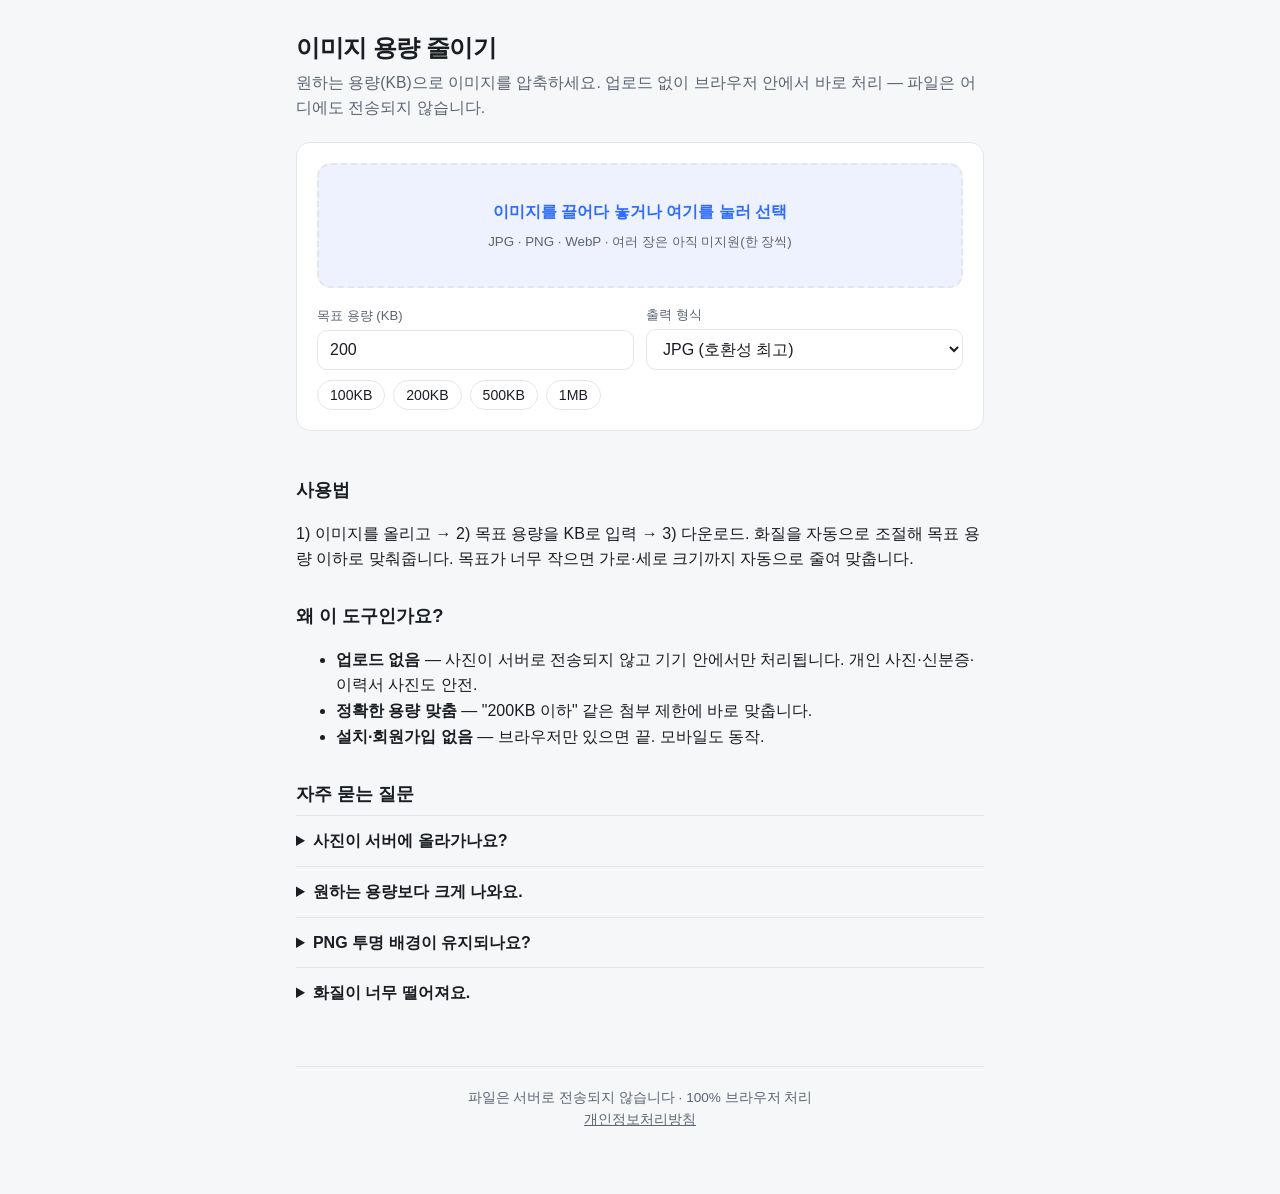
==== index.html @ 34e26bfb "Init: 이미지 용량 줄이기 (client-side image compressor) - 100% 브라우저 처리, 서버 업로드 없음 - JPG/WebP, 목표 KB 압축, 라이트/" ====
<!doctype html>
<html lang="ko">
<head>
<meta charset="utf-8">
<meta name="viewport" content="width=device-width, initial-scale=1">
<title>이미지 용량 줄이기 — 원하는 KB로 압축 (무료·업로드 없음)</title>
<meta name="description" content="이미지를 원하는 용량(KB)으로 무료 압축하세요. JPG·PNG·WebP 지원. 파일이 서버에 업로드되지 않고 브라우저 안에서 바로 처리됩니다. 이력서 사진, 첨부파일 용량 제한에 딱.">
<link rel="canonical" href="https://example.com/">
<meta property="og:title" content="이미지 용량 줄이기 — 원하는 KB로 압축">
<meta property="og:description" content="이미지를 원하는 용량으로 무료 압축. 업로드 없이 브라우저에서 바로 처리.">
<meta property="og:type" content="website">
<style>
  :root{
    --bg:#f6f7f9; --card:#ffffff; --fg:#1a1d21; --muted:#5b6572;
    --border:#e3e7ec; --accent:#2f6bff; --accent-fg:#ffffff;
    --drop:#eef2ff; --ok:#0a8f5b; --radius:14px;
  }
  @media (prefers-color-scheme: dark){
    :root:not([data-theme="light"]){
      --bg:#0f1216; --card:#171b21; --fg:#e8ecf1; --muted:#98a2b0;
      --border:#262c34; --accent:#4d82ff; --drop:#1a2233; --ok:#33c88b;
    }
  }
  :root[data-theme="dark"]{
    --bg:#0f1216; --card:#171b21; --fg:#e8ecf1; --muted:#98a2b0;
    --border:#262c34; --accent:#4d82ff; --drop:#1a2233; --ok:#33c88b;
  }
  *{box-sizing:border-box}
  body{margin:0;background:var(--bg);color:var(--fg);
    font-family:-apple-system,BlinkMacSystemFont,"Segoe UI",Roboto,"Apple SD Gothic Neo","Noto Sans KR",sans-serif;
    line-height:1.6;}
  .wrap{max-width:720px;margin:0 auto;padding:24px 16px 64px;}
  header h1{font-size:1.5rem;margin:.2em 0 .1em;letter-spacing:-.02em;}
  header p.sub{color:var(--muted);margin:.2em 0 1.4em;font-size:.98rem;}
  .card{background:var(--card);border:1px solid var(--border);border-radius:var(--radius);padding:20px;}
  #drop{border:2px dashed var(--border);border-radius:var(--radius);background:var(--drop);
    padding:34px 16px;text-align:center;cursor:pointer;transition:.15s;}
  #drop.drag{border-color:var(--accent);transform:scale(1.005);}
  #drop strong{color:var(--accent)}
  #drop small{display:block;color:var(--muted);margin-top:6px}
  .controls{display:flex;flex-wrap:wrap;gap:12px;margin-top:16px;align-items:flex-end}
  .field{flex:1 1 160px;min-width:140px}
  label{display:block;font-size:.82rem;color:var(--muted);margin-bottom:4px}
  input,select{width:100%;padding:10px 12px;border:1px solid var(--border);border-radius:10px;
    background:var(--card);color:var(--fg);font-size:1rem}
  .presets{display:flex;gap:8px;flex-wrap:wrap;margin-top:10px}
  .presets button{border:1px solid var(--border);background:transparent;color:var(--fg);
    padding:6px 12px;border-radius:999px;cursor:pointer;font-size:.88rem}
  .presets button:hover{border-color:var(--accent);color:var(--accent)}
  #result{margin-top:20px;display:none}
  #result.show{display:block}
  .preview{width:100%;max-height:340px;object-fit:contain;border-radius:10px;border:1px solid var(--border);background:#0002}
  .stats{display:grid;grid-template-columns:repeat(3,1fr);gap:10px;margin:14px 0}
  .stat{background:var(--drop);border-radius:10px;padding:10px 12px;text-align:center}
  .stat b{display:block;font-size:1.15rem}
  .stat span{color:var(--muted);font-size:.78rem}
  .stat.win b{color:var(--ok)}
  .btn{display:inline-block;width:100%;text-align:center;background:var(--accent);color:var(--accent-fg);
    border:none;padding:13px;border-radius:11px;font-size:1.02rem;font-weight:600;cursor:pointer;text-decoration:none}
  .btn:hover{opacity:.92}
  .note{font-size:.85rem;color:var(--muted);margin-top:14px;text-align:center}
  .err{color:#d33;font-size:.9rem;margin-top:10px;display:none}
  .err.show{display:block}
  .busy{color:var(--muted);text-align:center;margin-top:14px;display:none}
  .busy.show{display:block}
  section.copy{margin-top:44px}
  section.copy h2{font-size:1.15rem;margin:1.6em 0 .4em}
  section.copy p, section.copy li{color:var(--fg)}
  details{border-top:1px solid var(--border);padding:12px 0}
  details summary{cursor:pointer;font-weight:600}
  details p{color:var(--muted);margin:.6em 0 0}
  footer{margin-top:48px;padding-top:20px;border-top:1px solid var(--border);
    font-size:.85rem;color:var(--muted);text-align:center}
  footer a{color:var(--muted)}
</style>
</head>
<body>
<div class="wrap">
  <header>
    <h1>이미지 용량 줄이기</h1>
    <p class="sub">원하는 용량(KB)으로 이미지를 압축하세요. 업로드 없이 브라우저 안에서 바로 처리 — 파일은 어디에도 전송되지 않습니다.</p>
  </header>

  <div class="card">
    <div id="drop">
      <strong>이미지를 끌어다 놓거나 여기를 눌러 선택</strong>
      <small>JPG · PNG · WebP · 여러 장은 아직 미지원(한 장씩)</small>
      <input id="file" type="file" accept="image/*" hidden>
    </div>

    <div class="controls">
      <div class="field">
        <label for="target">목표 용량 (KB)</label>
        <input id="target" type="number" min="5" step="5" value="200">
      </div>
      <div class="field">
        <label for="format">출력 형식</label>
        <select id="format">
          <option value="image/jpeg">JPG (호환성 최고)</option>
          <option value="image/webp">WebP (더 작게)</option>
        </select>
      </div>
    </div>
    <div class="presets" id="presets">
      <button data-kb="100">100KB</button>
      <button data-kb="200">200KB</button>
      <button data-kb="500">500KB</button>
      <button data-kb="1024">1MB</button>
    </div>

    <div class="busy" id="busy">압축 중…</div>
    <div class="err" id="err"></div>

    <div id="result">
      <img id="preview" class="preview" alt="압축 결과 미리보기">
      <div class="stats">
        <div class="stat"><b id="sOrig">–</b><span>원본</span></div>
        <div class="stat win"><b id="sNew">–</b><span>압축 후</span></div>
        <div class="stat"><b id="sCut">–</b><span>절감</span></div>
      </div>
      <a id="dl" class="btn" download>다운로드</a>
      <p class="note" id="meta"></p>
    </div>
  </div>

  <section class="copy">
    <h2>사용법</h2>
    <p>1) 이미지를 올리고 → 2) 목표 용량을 KB로 입력 → 3) 다운로드. 화질을 자동으로 조절해 목표 용량 이하로 맞춰줍니다. 목표가 너무 작으면 가로·세로 크기까지 자동으로 줄여 맞춥니다.</p>

    <h2>왜 이 도구인가요?</h2>
    <ul>
      <li><b>업로드 없음</b> — 사진이 서버로 전송되지 않고 기기 안에서만 처리됩니다. 개인 사진·신분증·이력서 사진도 안전.</li>
      <li><b>정확한 용량 맞춤</b> — "200KB 이하" 같은 첨부 제한에 바로 맞춥니다.</li>
      <li><b>설치·회원가입 없음</b> — 브라우저만 있으면 끝. 모바일도 동작.</li>
    </ul>

    <h2>자주 묻는 질문</h2>
    <details><summary>사진이 서버에 올라가나요?</summary>
      <p>아니요. 압축은 전부 브라우저(자바스크립트)에서 처리되며, 이미지는 네트워크로 전송되지 않습니다. 개발자 도구의 네트워크 탭에서 직접 확인하실 수 있습니다.</p></details>
    <details><summary>원하는 용량보다 크게 나와요.</summary>
      <p>매우 작은 목표(예: 큰 사진을 10KB)는 화질을 최저로 낮춰도 넘을 수 있어, 이때는 이미지 크기(픽셀)를 자동으로 축소해 맞춥니다. 그래도 부족하면 목표 용량을 조금 높여보세요.</p></details>
    <details><summary>PNG 투명 배경이 유지되나요?</summary>
      <p>JPG로 저장하면 투명 영역이 흰색으로 채워집니다. 투명도를 유지하려면 출력 형식을 WebP로 선택하세요.</p></details>
    <details><summary>화질이 너무 떨어져요.</summary>
      <p>목표 용량을 높이면 화질이 좋아집니다. 같은 용량이면 WebP가 JPG보다 화질이 더 좋습니다.</p></details>
  </section>

  <footer>
    파일은 서버로 전송되지 않습니다 · 100% 브라우저 처리<br>
    <a href="/privacy.html">개인정보처리방침</a>
  </footer>
</div>

<script>
(function(){
  const $ = s => document.querySelector(s);
  const drop=$("#drop"), fileInput=$("#file"), targetIn=$("#target"), fmtIn=$("#format");
  const busy=$("#busy"), err=$("#err"), result=$("#result");
  const preview=$("#preview"), dl=$("#dl"), meta=$("#meta");
  const sOrig=$("#sOrig"), sNew=$("#sNew"), sCut=$("#sCut");
  let lastFile=null, lastUrl=null;

  const fmtKB = b => b>=1024*1024 ? (b/1024/1024).toFixed(2)+" MB" : Math.round(b/1024)+" KB";
  function showErr(m){ err.textContent=m; err.classList.add("show"); busy.classList.remove("show"); }
  function clearErr(){ err.classList.remove("show"); }

  // events
  drop.addEventListener("click", ()=>fileInput.click());
  fileInput.addEventListener("change", e=>{ if(e.target.files[0]) start(e.target.files[0]); });
  ["dragenter","dragover"].forEach(ev=>drop.addEventListener(ev,e=>{e.preventDefault();drop.classList.add("drag");}));
  ["dragleave","drop"].forEach(ev=>drop.addEventListener(ev,e=>{e.preventDefault();drop.classList.remove("drag");}));
  drop.addEventListener("drop", e=>{ const f=e.dataTransfer.files[0]; if(f) start(f); });
  window.addEventListener("paste", e=>{ const it=[...(e.clipboardData?.items||[])].find(i=>i.type.startsWith("image/")); if(it) start(it.getAsFile()); });
  $("#presets").addEventListener("click", e=>{ const kb=e.target.dataset.kb; if(kb){ targetIn.value=kb; if(lastFile) start(lastFile);} });
  targetIn.addEventListener("change", ()=>{ if(lastFile) start(lastFile); });
  fmtIn.addEventListener("change", ()=>{ if(lastFile) start(lastFile); });

  function canvasToBlob(canvas, mime, q){
    return new Promise(res=>canvas.toBlob(b=>res(b), mime, q));
  }

  async function compress(bitmap, targetBytes, mime){
    // try progressively smaller dimensions until quality search fits target
    const scales=[1,0.85,0.72,0.6,0.5,0.42,0.35,0.28,0.22,0.16,0.12];
    let best=null, bestScale=1, bestQ=0;
    const canvas=document.createElement("canvas");
    const ctx=canvas.getContext("2d");
    for(const scale of scales){
      canvas.width=Math.max(1,Math.round(bitmap.width*scale));
      canvas.height=Math.max(1,Math.round(bitmap.height*scale));
      if(mime==="image/jpeg"){ ctx.fillStyle="#fff"; ctx.fillRect(0,0,canvas.width,canvas.height); }
      ctx.drawImage(bitmap,0,0,canvas.width,canvas.height);
      // binary search quality
      let lo=0.05, hi=0.96, fit=null, fitQ=0;
      for(let i=0;i<8;i++){
        const q=(lo+hi)/2;
        const blob=await canvasToBlob(canvas,mime,q);
        if(!blob){ hi=q; continue; }
        if(blob.size<=targetBytes){ fit=blob; fitQ=q; lo=q; } else { hi=q; }
        if(!best || blob.size<best.size){ best=blob; bestScale=scale; bestQ=q; }
      }
      if(fit){ return {blob:fit, scale, quality:fitQ, w:canvas.width, h:canvas.height, hit:true}; }
    }
    return {blob:best, scale:bestScale, quality:bestQ,
            w:Math.round(bitmap.width*bestScale), h:Math.round(bitmap.height*bestScale), hit:false};
  }

  async function start(file){
    clearErr(); result.classList.remove("show");
    if(!file.type.startsWith("image/")){ showErr("이미지 파일만 올릴 수 있어요."); return; }
    const targetKB=parseFloat(targetIn.value);
    if(!(targetKB>0)){ showErr("목표 용량을 KB 단위 숫자로 입력하세요."); return; }
    lastFile=file; busy.classList.add("show");
    try{
      const bitmap=await createImageBitmap(file);
      const mime=fmtIn.value;
      const out=await compress(bitmap, targetKB*1024, mime);
      bitmap.close && bitmap.close();
      if(!out.blob){ showErr("압축에 실패했어요. 다른 이미지를 시도해 주세요."); return; }

      if(lastUrl) URL.revokeObjectURL(lastUrl);
      lastUrl=URL.createObjectURL(out.blob);
      preview.src=lastUrl;
      const ext = mime==="image/webp" ? "webp" : "jpg";
      const base=(file.name.replace(/\.[^.]+$/,"")||"image");
      dl.href=lastUrl; dl.download=`${base}_compressed.${ext}`;

      sOrig.textContent=fmtKB(file.size);
      sNew.textContent=fmtKB(out.blob.size);
      const cut=Math.max(0,Math.round((1-out.blob.size/file.size)*100));
      sCut.textContent=cut+"%";

      meta.textContent = `${out.w}×${out.h}px · 화질 ${Math.round(out.quality*100)}% · ${ext.toUpperCase()}`
        + (out.hit ? "" : " · ⚠ 목표 용량까지는 못 줄였어요(가능한 최소)");
      busy.classList.remove("show");
      result.classList.add("show");
    }catch(ex){
      showErr("이미지를 읽지 못했어요. 손상된 파일이거나 지원하지 않는 형식일 수 있어요.");
      console.error(ex);
    }
  }
})();
</script>
</body>
</html>
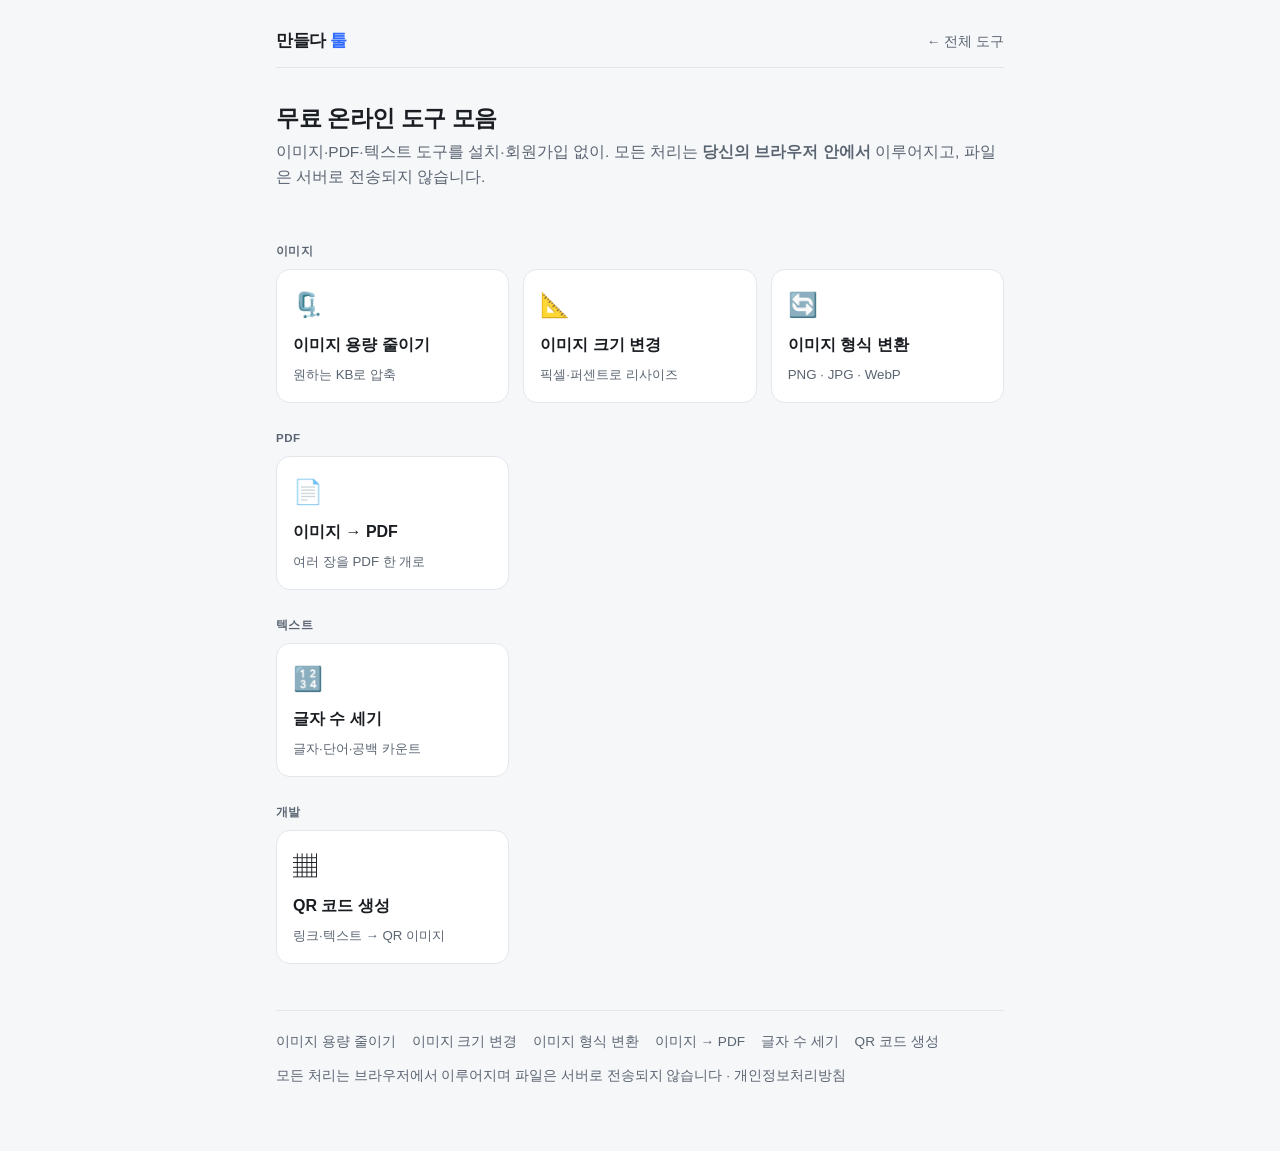
==== commit 2d163673: "Restructure into tool hub: 6 tools across image/PDF/text/dev + shared design system - 허브 홈페이지 + 공유 s" ====
--- a/index.html
+++ b/index.html
@@ -3,243 +3,22 @@
 <head>
 <meta charset="utf-8">
 <meta name="viewport" content="width=device-width, initial-scale=1">
-<title>이미지 용량 줄이기 — 원하는 KB로 압축 (무료·업로드 없음)</title>
-<meta name="description" content="이미지를 원하는 용량(KB)으로 무료 압축하세요. JPG·PNG·WebP 지원. 파일이 서버에 업로드되지 않고 브라우저 안에서 바로 처리됩니다. 이력서 사진, 첨부파일 용량 제한에 딱.">
-<link rel="canonical" href="https://example.com/">
-<meta property="og:title" content="이미지 용량 줄이기 — 원하는 KB로 압축">
-<meta property="og:description" content="이미지를 원하는 용량으로 무료 압축. 업로드 없이 브라우저에서 바로 처리.">
-<meta property="og:type" content="website">
-<style>
-  :root{
-    --bg:#f6f7f9; --card:#ffffff; --fg:#1a1d21; --muted:#5b6572;
-    --border:#e3e7ec; --accent:#2f6bff; --accent-fg:#ffffff;
-    --drop:#eef2ff; --ok:#0a8f5b; --radius:14px;
-  }
-  @media (prefers-color-scheme: dark){
-    :root:not([data-theme="light"]){
-      --bg:#0f1216; --card:#171b21; --fg:#e8ecf1; --muted:#98a2b0;
-      --border:#262c34; --accent:#4d82ff; --drop:#1a2233; --ok:#33c88b;
-    }
-  }
-  :root[data-theme="dark"]{
-    --bg:#0f1216; --card:#171b21; --fg:#e8ecf1; --muted:#98a2b0;
-    --border:#262c34; --accent:#4d82ff; --drop:#1a2233; --ok:#33c88b;
-  }
-  *{box-sizing:border-box}
-  body{margin:0;background:var(--bg);color:var(--fg);
-    font-family:-apple-system,BlinkMacSystemFont,"Segoe UI",Roboto,"Apple SD Gothic Neo","Noto Sans KR",sans-serif;
-    line-height:1.6;}
-  .wrap{max-width:720px;margin:0 auto;padding:24px 16px 64px;}
-  header h1{font-size:1.5rem;margin:.2em 0 .1em;letter-spacing:-.02em;}
-  header p.sub{color:var(--muted);margin:.2em 0 1.4em;font-size:.98rem;}
-  .card{background:var(--card);border:1px solid var(--border);border-radius:var(--radius);padding:20px;}
-  #drop{border:2px dashed var(--border);border-radius:var(--radius);background:var(--drop);
-    padding:34px 16px;text-align:center;cursor:pointer;transition:.15s;}
-  #drop.drag{border-color:var(--accent);transform:scale(1.005);}
-  #drop strong{color:var(--accent)}
-  #drop small{display:block;color:var(--muted);margin-top:6px}
-  .controls{display:flex;flex-wrap:wrap;gap:12px;margin-top:16px;align-items:flex-end}
-  .field{flex:1 1 160px;min-width:140px}
-  label{display:block;font-size:.82rem;color:var(--muted);margin-bottom:4px}
-  input,select{width:100%;padding:10px 12px;border:1px solid var(--border);border-radius:10px;
-    background:var(--card);color:var(--fg);font-size:1rem}
-  .presets{display:flex;gap:8px;flex-wrap:wrap;margin-top:10px}
-  .presets button{border:1px solid var(--border);background:transparent;color:var(--fg);
-    padding:6px 12px;border-radius:999px;cursor:pointer;font-size:.88rem}
-  .presets button:hover{border-color:var(--accent);color:var(--accent)}
-  #result{margin-top:20px;display:none}
-  #result.show{display:block}
-  .preview{width:100%;max-height:340px;object-fit:contain;border-radius:10px;border:1px solid var(--border);background:#0002}
-  .stats{display:grid;grid-template-columns:repeat(3,1fr);gap:10px;margin:14px 0}
-  .stat{background:var(--drop);border-radius:10px;padding:10px 12px;text-align:center}
-  .stat b{display:block;font-size:1.15rem}
-  .stat span{color:var(--muted);font-size:.78rem}
-  .stat.win b{color:var(--ok)}
-  .btn{display:inline-block;width:100%;text-align:center;background:var(--accent);color:var(--accent-fg);
-    border:none;padding:13px;border-radius:11px;font-size:1.02rem;font-weight:600;cursor:pointer;text-decoration:none}
-  .btn:hover{opacity:.92}
-  .note{font-size:.85rem;color:var(--muted);margin-top:14px;text-align:center}
-  .err{color:#d33;font-size:.9rem;margin-top:10px;display:none}
-  .err.show{display:block}
-  .busy{color:var(--muted);text-align:center;margin-top:14px;display:none}
-  .busy.show{display:block}
-  section.copy{margin-top:44px}
-  section.copy h2{font-size:1.15rem;margin:1.6em 0 .4em}
-  section.copy p, section.copy li{color:var(--fg)}
-  details{border-top:1px solid var(--border);padding:12px 0}
-  details summary{cursor:pointer;font-weight:600}
-  details p{color:var(--muted);margin:.6em 0 0}
-  footer{margin-top:48px;padding-top:20px;border-top:1px solid var(--border);
-    font-size:.85rem;color:var(--muted);text-align:center}
-  footer a{color:var(--muted)}
-</style>
+<title>무료 온라인 도구 모음 — 이미지·PDF·텍스트 (업로드 없음)</title>
+<meta name="description" content="이미지 압축·크기변경·형식변환, 이미지 PDF 변환, 글자 수 세기, QR 코드 생성 등 무료 온라인 도구. 파일이 서버에 업로드되지 않고 브라우저에서 바로 처리됩니다.">
+<link rel="canonical" href="https://seam0814.github.io/img-compress/">
+<link rel="stylesheet" href="style.css">
 </head>
 <body>
 <div class="wrap">
-  <header>
-    <h1>이미지 용량 줄이기</h1>
-    <p class="sub">원하는 용량(KB)으로 이미지를 압축하세요. 업로드 없이 브라우저 안에서 바로 처리 — 파일은 어디에도 전송되지 않습니다.</p>
-  </header>
-
-  <div class="card">
-    <div id="drop">
-      <strong>이미지를 끌어다 놓거나 여기를 눌러 선택</strong>
-      <small>JPG · PNG · WebP · 여러 장은 아직 미지원(한 장씩)</small>
-      <input id="file" type="file" accept="image/*" hidden>
-    </div>
-
-    <div class="controls">
-      <div class="field">
-        <label for="target">목표 용량 (KB)</label>
-        <input id="target" type="number" min="5" step="5" value="200">
-      </div>
-      <div class="field">
-        <label for="format">출력 형식</label>
-        <select id="format">
-          <option value="image/jpeg">JPG (호환성 최고)</option>
-          <option value="image/webp">WebP (더 작게)</option>
-        </select>
-      </div>
-    </div>
-    <div class="presets" id="presets">
-      <button data-kb="100">100KB</button>
-      <button data-kb="200">200KB</button>
-      <button data-kb="500">500KB</button>
-      <button data-kb="1024">1MB</button>
-    </div>
-
-    <div class="busy" id="busy">압축 중…</div>
-    <div class="err" id="err"></div>
-
-    <div id="result">
-      <img id="preview" class="preview" alt="압축 결과 미리보기">
-      <div class="stats">
-        <div class="stat"><b id="sOrig">–</b><span>원본</span></div>
-        <div class="stat win"><b id="sNew">–</b><span>압축 후</span></div>
-        <div class="stat"><b id="sCut">–</b><span>절감</span></div>
-      </div>
-      <a id="dl" class="btn" download>다운로드</a>
-      <p class="note" id="meta"></p>
-    </div>
+  <div id="site-header"></div>
+  <div class="hero">
+    <h1>무료 온라인 도구 모음</h1>
+    <p class="sub">이미지·PDF·텍스트 도구를 설치·회원가입 없이. 모든 처리는 <b>당신의 브라우저 안에서</b> 이루어지고, 파일은 서버로 전송되지 않습니다.</p>
   </div>
-
-  <section class="copy">
-    <h2>사용법</h2>
-    <p>1) 이미지를 올리고 → 2) 목표 용량을 KB로 입력 → 3) 다운로드. 화질을 자동으로 조절해 목표 용량 이하로 맞춰줍니다. 목표가 너무 작으면 가로·세로 크기까지 자동으로 줄여 맞춥니다.</p>
-
-    <h2>왜 이 도구인가요?</h2>
-    <ul>
-      <li><b>업로드 없음</b> — 사진이 서버로 전송되지 않고 기기 안에서만 처리됩니다. 개인 사진·신분증·이력서 사진도 안전.</li>
-      <li><b>정확한 용량 맞춤</b> — "200KB 이하" 같은 첨부 제한에 바로 맞춥니다.</li>
-      <li><b>설치·회원가입 없음</b> — 브라우저만 있으면 끝. 모바일도 동작.</li>
-    </ul>
-
-    <h2>자주 묻는 질문</h2>
-    <details><summary>사진이 서버에 올라가나요?</summary>
-      <p>아니요. 압축은 전부 브라우저(자바스크립트)에서 처리되며, 이미지는 네트워크로 전송되지 않습니다. 개발자 도구의 네트워크 탭에서 직접 확인하실 수 있습니다.</p></details>
-    <details><summary>원하는 용량보다 크게 나와요.</summary>
-      <p>매우 작은 목표(예: 큰 사진을 10KB)는 화질을 최저로 낮춰도 넘을 수 있어, 이때는 이미지 크기(픽셀)를 자동으로 축소해 맞춥니다. 그래도 부족하면 목표 용량을 조금 높여보세요.</p></details>
-    <details><summary>PNG 투명 배경이 유지되나요?</summary>
-      <p>JPG로 저장하면 투명 영역이 흰색으로 채워집니다. 투명도를 유지하려면 출력 형식을 WebP로 선택하세요.</p></details>
-    <details><summary>화질이 너무 떨어져요.</summary>
-      <p>목표 용량을 높이면 화질이 좋아집니다. 같은 용량이면 WebP가 JPG보다 화질이 더 좋습니다.</p></details>
-  </section>
-
-  <footer>
-    파일은 서버로 전송되지 않습니다 · 100% 브라우저 처리<br>
-    <a href="/privacy.html">개인정보처리방침</a>
-  </footer>
+  <div id="tools"></div>
+  <div id="site-footer"></div>
 </div>
-
-<script>
-(function(){
-  const $ = s => document.querySelector(s);
-  const drop=$("#drop"), fileInput=$("#file"), targetIn=$("#target"), fmtIn=$("#format");
-  const busy=$("#busy"), err=$("#err"), result=$("#result");
-  const preview=$("#preview"), dl=$("#dl"), meta=$("#meta");
-  const sOrig=$("#sOrig"), sNew=$("#sNew"), sCut=$("#sCut");
-  let lastFile=null, lastUrl=null;
-
-  const fmtKB = b => b>=1024*1024 ? (b/1024/1024).toFixed(2)+" MB" : Math.round(b/1024)+" KB";
-  function showErr(m){ err.textContent=m; err.classList.add("show"); busy.classList.remove("show"); }
-  function clearErr(){ err.classList.remove("show"); }
-
-  // events
-  drop.addEventListener("click", ()=>fileInput.click());
-  fileInput.addEventListener("change", e=>{ if(e.target.files[0]) start(e.target.files[0]); });
-  ["dragenter","dragover"].forEach(ev=>drop.addEventListener(ev,e=>{e.preventDefault();drop.classList.add("drag");}));
-  ["dragleave","drop"].forEach(ev=>drop.addEventListener(ev,e=>{e.preventDefault();drop.classList.remove("drag");}));
-  drop.addEventListener("drop", e=>{ const f=e.dataTransfer.files[0]; if(f) start(f); });
-  window.addEventListener("paste", e=>{ const it=[...(e.clipboardData?.items||[])].find(i=>i.type.startsWith("image/")); if(it) start(it.getAsFile()); });
-  $("#presets").addEventListener("click", e=>{ const kb=e.target.dataset.kb; if(kb){ targetIn.value=kb; if(lastFile) start(lastFile);} });
-  targetIn.addEventListener("change", ()=>{ if(lastFile) start(lastFile); });
-  fmtIn.addEventListener("change", ()=>{ if(lastFile) start(lastFile); });
-
-  function canvasToBlob(canvas, mime, q){
-    return new Promise(res=>canvas.toBlob(b=>res(b), mime, q));
-  }
-
-  async function compress(bitmap, targetBytes, mime){
-    // try progressively smaller dimensions until quality search fits target
-    const scales=[1,0.85,0.72,0.6,0.5,0.42,0.35,0.28,0.22,0.16,0.12];
-    let best=null, bestScale=1, bestQ=0;
-    const canvas=document.createElement("canvas");
-    const ctx=canvas.getContext("2d");
-    for(const scale of scales){
-      canvas.width=Math.max(1,Math.round(bitmap.width*scale));
-      canvas.height=Math.max(1,Math.round(bitmap.height*scale));
-      if(mime==="image/jpeg"){ ctx.fillStyle="#fff"; ctx.fillRect(0,0,canvas.width,canvas.height); }
-      ctx.drawImage(bitmap,0,0,canvas.width,canvas.height);
-      // binary search quality
-      let lo=0.05, hi=0.96, fit=null, fitQ=0;
-      for(let i=0;i<8;i++){
-        const q=(lo+hi)/2;
-        const blob=await canvasToBlob(canvas,mime,q);
-        if(!blob){ hi=q; continue; }
-        if(blob.size<=targetBytes){ fit=blob; fitQ=q; lo=q; } else { hi=q; }
-        if(!best || blob.size<best.size){ best=blob; bestScale=scale; bestQ=q; }
-      }
-      if(fit){ return {blob:fit, scale, quality:fitQ, w:canvas.width, h:canvas.height, hit:true}; }
-    }
-    return {blob:best, scale:bestScale, quality:bestQ,
-            w:Math.round(bitmap.width*bestScale), h:Math.round(bitmap.height*bestScale), hit:false};
-  }
-
-  async function start(file){
-    clearErr(); result.classList.remove("show");
-    if(!file.type.startsWith("image/")){ showErr("이미지 파일만 올릴 수 있어요."); return; }
-    const targetKB=parseFloat(targetIn.value);
-    if(!(targetKB>0)){ showErr("목표 용량을 KB 단위 숫자로 입력하세요."); return; }
-    lastFile=file; busy.classList.add("show");
-    try{
-      const bitmap=await createImageBitmap(file);
-      const mime=fmtIn.value;
-      const out=await compress(bitmap, targetKB*1024, mime);
-      bitmap.close && bitmap.close();
-      if(!out.blob){ showErr("압축에 실패했어요. 다른 이미지를 시도해 주세요."); return; }
-
-      if(lastUrl) URL.revokeObjectURL(lastUrl);
-      lastUrl=URL.createObjectURL(out.blob);
-      preview.src=lastUrl;
-      const ext = mime==="image/webp" ? "webp" : "jpg";
-      const base=(file.name.replace(/\.[^.]+$/,"")||"image");
-      dl.href=lastUrl; dl.download=`${base}_compressed.${ext}`;
-
-      sOrig.textContent=fmtKB(file.size);
-      sNew.textContent=fmtKB(out.blob.size);
-      const cut=Math.max(0,Math.round((1-out.blob.size/file.size)*100));
-      sCut.textContent=cut+"%";
-
-      meta.textContent = `${out.w}×${out.h}px · 화질 ${Math.round(out.quality*100)}% · ${ext.toUpperCase()}`
-        + (out.hit ? "" : " · ⚠ 목표 용량까지는 못 줄였어요(가능한 최소)");
-      busy.classList.remove("show");
-      result.classList.add("show");
-    }catch(ex){
-      showErr("이미지를 읽지 못했어요. 손상된 파일이거나 지원하지 않는 형식일 수 있어요.");
-      console.error(ex);
-    }
-  }
-})();
-</script>
+<script>window.SITE_ROOT="./";</script>
+<script src="common.js"></script>
 </body>
 </html>
--- a/style.css
+++ b/style.css
@@ -0,0 +1,78 @@
+:root{
+  --bg:#f6f7f9; --card:#ffffff; --fg:#1a1d21; --muted:#5b6572;
+  --border:#e3e7ec; --accent:#2f6bff; --accent-fg:#fff;
+  --drop:#eef2ff; --ok:#0a8f5b; --radius:14px;
+}
+@media (prefers-color-scheme:dark){:root:not([data-theme="light"]){
+  --bg:#0f1216;--card:#171b21;--fg:#e8ecf1;--muted:#98a2b0;
+  --border:#262c34;--accent:#4d82ff;--drop:#1a2233;--ok:#33c88b;}}
+:root[data-theme="dark"]{--bg:#0f1216;--card:#171b21;--fg:#e8ecf1;--muted:#98a2b0;
+  --border:#262c34;--accent:#4d82ff;--drop:#1a2233;--ok:#33c88b;}
+*{box-sizing:border-box}
+body{margin:0;background:var(--bg);color:var(--fg);
+  font-family:-apple-system,BlinkMacSystemFont,"Segoe UI",Roboto,"Apple SD Gothic Neo","Noto Sans KR",sans-serif;line-height:1.6}
+a{color:var(--accent)}
+.wrap{max-width:760px;margin:0 auto;padding:16px 16px 64px}
+/* site header nav */
+.sitehead{display:flex;align-items:center;justify-content:space-between;
+  padding:12px 0;border-bottom:1px solid var(--border);margin-bottom:22px}
+.brand{font-weight:700;letter-spacing:-.02em;text-decoration:none;color:var(--fg);font-size:1.05rem}
+.brand span{color:var(--accent)}
+.sitehead .home{font-size:.85rem;text-decoration:none;color:var(--muted)}
+/* headings */
+h1{font-size:1.45rem;margin:.1em 0 .1em;letter-spacing:-.02em}
+p.sub{color:var(--muted);margin:.2em 0 1.3em;font-size:.97rem}
+/* tool card */
+.tool{background:var(--card);border:1px solid var(--border);border-radius:var(--radius);padding:20px}
+.drop{border:2px dashed var(--border);border-radius:var(--radius);background:var(--drop);
+  padding:34px 16px;text-align:center;cursor:pointer;transition:.15s}
+.drop.drag{border-color:var(--accent);transform:scale(1.005)}
+.drop strong{color:var(--accent)}
+.drop small{display:block;color:var(--muted);margin-top:6px}
+.controls{display:flex;flex-wrap:wrap;gap:12px;margin-top:16px;align-items:flex-end}
+.field{flex:1 1 150px;min-width:130px}
+label{display:block;font-size:.82rem;color:var(--muted);margin-bottom:4px}
+input,select,textarea{width:100%;padding:10px 12px;border:1px solid var(--border);border-radius:10px;
+  background:var(--card);color:var(--fg);font-size:1rem;font-family:inherit}
+textarea{min-height:150px;resize:vertical}
+.presets{display:flex;gap:8px;flex-wrap:wrap;margin-top:10px}
+.presets button{border:1px solid var(--border);background:transparent;color:var(--fg);
+  padding:6px 12px;border-radius:999px;cursor:pointer;font-size:.88rem}
+.presets button:hover{border-color:var(--accent);color:var(--accent)}
+.result{margin-top:20px;display:none}
+.result.show{display:block}
+.preview{width:100%;max-height:340px;object-fit:contain;border-radius:10px;border:1px solid var(--border);background:#0002}
+.stats{display:grid;grid-template-columns:repeat(3,1fr);gap:10px;margin:14px 0}
+.stat{background:var(--drop);border-radius:10px;padding:10px 12px;text-align:center}
+.stat b{display:block;font-size:1.1rem} .stat span{color:var(--muted);font-size:.76rem}
+.stat.win b{color:var(--ok)}
+.btn{display:inline-block;width:100%;text-align:center;background:var(--accent);color:var(--accent-fg);
+  border:none;padding:13px;border-radius:11px;font-size:1.02rem;font-weight:600;cursor:pointer;text-decoration:none}
+.btn:hover{opacity:.92}
+.btn.sec{background:transparent;color:var(--accent);border:1px solid var(--border)}
+.note{font-size:.85rem;color:var(--muted);margin-top:14px;text-align:center}
+.err{color:#d33;font-size:.9rem;margin-top:10px;display:none}
+.err.show{display:block}
+.busy{color:var(--muted);text-align:center;margin-top:14px;display:none}
+.busy.show{display:block}
+/* copy / FAQ */
+.copy{margin-top:40px}
+.copy h2{font-size:1.12rem;margin:1.5em 0 .4em}
+details{border-top:1px solid var(--border);padding:12px 0}
+details summary{cursor:pointer;font-weight:600}
+details p{color:var(--muted);margin:.6em 0 0}
+/* hub */
+.hero{padding:8px 0 6px}
+.grid{display:grid;grid-template-columns:repeat(auto-fill,minmax(200px,1fr));gap:14px;margin-top:8px}
+.toolcard{display:block;text-decoration:none;color:var(--fg);background:var(--card);
+  border:1px solid var(--border);border-radius:var(--radius);padding:16px;transition:.15s}
+.toolcard:hover{border-color:var(--accent);transform:translateY(-2px)}
+.toolcard .ic{font-size:1.5rem}
+.toolcard b{display:block;margin:8px 0 3px}
+.toolcard small{color:var(--muted)}
+.cat{font-size:.72rem;color:var(--muted);text-transform:uppercase;letter-spacing:.04em;margin-top:26px;margin-bottom:8px;font-weight:600}
+/* footer nav */
+.sitefoot{margin-top:46px;padding-top:20px;border-top:1px solid var(--border);font-size:.85rem;color:var(--muted)}
+.sitefoot .fnav{display:flex;flex-wrap:wrap;gap:10px 16px;margin-bottom:12px}
+.sitefoot a{color:var(--muted);text-decoration:none}
+.sitefoot a:hover{color:var(--accent)}
